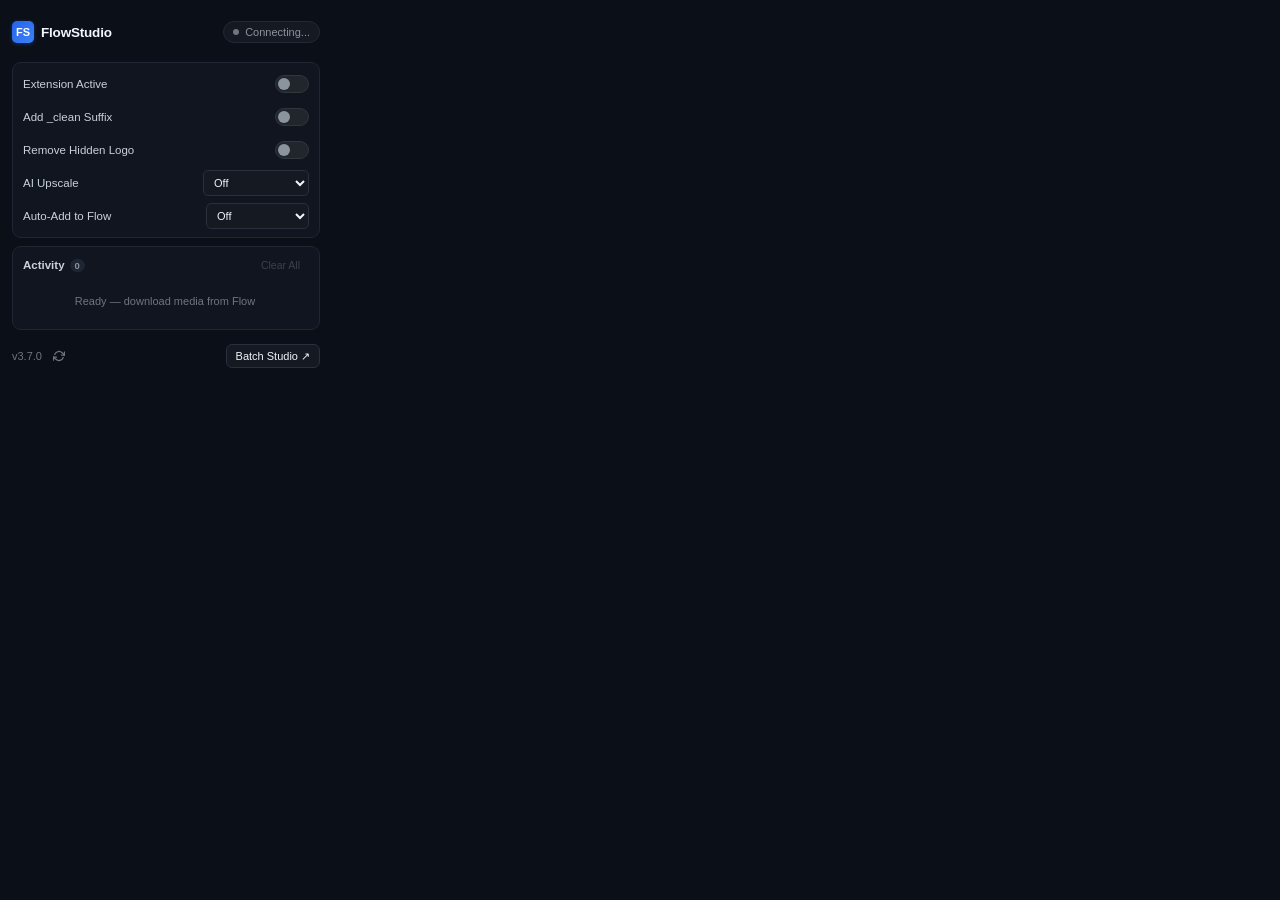
==== extension/popup.html @ 0fb9c590 "release: FlowStudio v3.7.0 (protected native release)" ====
<!DOCTYPE html>
<html lang="en">

<head>
  <meta charset="UTF-8">
  <meta name="viewport" content="width=device-width, initial-scale=1.0">
  <title>FlowStudio</title>
  <link rel="stylesheet" href="popup.css">
</head>

<body>
  <div class="popup-wrapper">
    <!-- Header (44px) -->
    <header class="top-bar">
      <div class="brand">
        <span class="brand-logo">FS</span>
        <span class="brand-name">FlowStudio</span>
      </div>
      <div class="hw-pill" id="hw-pill" title="Click to wake server if standby">
        <span class="status-dot" id="status-dot"></span>
        <span id="hw-label">Connecting...</span>
      </div>
    </header>

    <!-- Update Banner (Hidden Unless Update Ready) -->
    <div class="update-banner" id="update-banner" style="display: none;">
      <div class="update-banner-content">
        <span class="update-banner-text" id="update-banner-text">v<strong id="update-version">3.7.0</strong> ready</span>
        <button id="btn-update-now" class="btn-update-now">Update Now</button>
      </div>
      <div id="update-status" class="update-status" style="display: none;"></div>
    </div>

    <!-- Controls Card (Strictly 5 Clean Controls Only) -->
    <section class="card controls-card" id="controls-card">
      <div class="row">
        <div class="label-with-tag">
          <span class="row-label">Extension Active</span>
          <span class="paused-indicator" id="paused-indicator" style="display: none;">Paused</span>
        </div>
        <label class="toggle-switch">
          <input type="checkbox" id="toggle-enabled">
          <span class="slider"></span>
        </label>
      </div>

      <div class="row" id="row-suffix">
        <span class="row-label">Add _clean Suffix</span>
        <label class="toggle-switch">
          <input type="checkbox" id="toggle-suffix">
          <span class="slider"></span>
        </label>
      </div>

      <div class="row" id="row-hidden-logo" title="Scrubs metadata, C2PA & hidden video/audio/image watermark signals">
        <span class="row-label">Remove Hidden Logo</span>
        <label class="toggle-switch">
          <input type="checkbox" id="toggle-hidden-logo">
          <span class="slider"></span>
        </label>
      </div>

      <div class="row" id="row-upscale">
        <span class="row-label">AI Upscale</span>
        <select id="select-upscale" class="compact-select">
          <option value="off">Off</option>
          <option value="1080p_anime">1080p Anime</option>
          <option value="1080p_cinema">1080p Cinema</option>
          <option value="2k_anime">2K Anime</option>
          <option value="2k_cinema">2K Cinema</option>
          <option value="4k_anime">4K Anime</option>
          <option value="4k_cinema">4K Cinema</option>
        </select>
      </div>

      <div class="row" id="row-autoflow">
        <span class="row-label">Auto-Add to Flow</span>
        <select id="select-autoflow" class="compact-select">
          <option value="off">Off</option>
          <option value="project_drop">Project (Drop)</option>
          <option value="chat_paste">Chat (Paste)</option>
        </select>
      </div>
    </section>

    <!-- Activity & History Section -->
    <section class="card activity-card">
      <div class="card-header">
        <div class="section-title-group">
          <span class="card-title">Activity</span>
          <span class="activity-badge" id="activity-badge">0</span>
        </div>
        <button id="clear-history-btn" class="btn-clear-ghost" title="Clear finished history" disabled>Clear All</button>
      </div>
      <div class="activity-list" id="activity-list">
        <div class="empty-state">Ready — download media from Flow</div>
      </div>
    </section>

    <!-- Slim Footer (34px) -->
    <footer class="footer">
      <div class="footer-left">
        <span class="footer-version" id="version-badge">v3.7.0</span>
        <button id="btn-check-update" class="btn-check-update" title="Check for updates">
          <svg width="12" height="12" viewBox="0 0 24 24" fill="none" stroke="currentColor" stroke-width="2.5" stroke-linecap="round" stroke-linejoin="round">
            <polyline points="23 4 23 10 17 10"></polyline>
            <polyline points="1 20 1 14 7 14"></polyline>
            <path d="M3.51 9a9 9 0 0 1 14.85-3.36L23 10M1 14l4.64 4.36A9 9 0 0 0 20.49 15"></path>
          </svg>
        </button>
      </div>
      <button id="btn-open-studio" class="btn-studio">Batch Studio ↗</button>
    </footer>
  </div>

  <script src="popup.js"></script>
</body>
</html>
---- extension/popup.css ----
* {
  box-sizing: border-box;
  margin: 0;
  padding: 0;
}

body {
  width: 332px;
  background-color: #0b0f17;
  color: #f0f6fc;
  font-family: -apple-system, BlinkMacSystemFont, "Segoe UI", Roboto, Helvetica, Arial, sans-serif;
  font-size: 12px;
  user-select: none;
  overflow-x: hidden;
}

.popup-wrapper {
  padding: 10px 12px;
  display: flex;
  flex-direction: column;
  gap: 8px;
}

/* Header (44px) */
.top-bar {
  display: flex;
  justify-content: space-between;
  align-items: center;
  height: 44px;
}

.brand {
  display: flex;
  align-items: center;
  gap: 7px;
}

.brand-logo {
  width: 22px;
  height: 22px;
  background: linear-gradient(135deg, #2563eb 0%, #3b82f6 100%);
  color: #fff;
  font-weight: 800;
  font-size: 11px;
  display: flex;
  align-items: center;
  justify-content: center;
  border-radius: 5px;
  box-shadow: 0 1px 4px rgba(37, 99, 235, 0.4);
}

.brand-name {
  font-weight: 700;
  font-size: 13.5px;
  letter-spacing: -0.2px;
  color: #f0f6fc;
}

.hw-pill {
  display: flex;
  align-items: center;
  gap: 6px;
  background: #141922;
  border: 1px solid #232a36;
  border-radius: 12px;
  padding: 0 9px;
  height: 22px;
  font-size: 11px;
  font-weight: 500;
  color: #8b949e;
  cursor: pointer;
  transition: all 0.15s ease;
}

.hw-pill:hover {
  border-color: #388bfd;
  color: #c9d1d9;
}

.status-dot {
  width: 6px;
  height: 6px;
  border-radius: 50%;
  background: #6e7681;
}

.status-dot.online {
  background: #2ea043;
  box-shadow: 0 0 6px rgba(46, 160, 67, 0.6);
}

.status-dot.starting {
  background: #d29922;
  box-shadow: 0 0 6px rgba(210, 153, 34, 0.6);
  animation: pulse 1s infinite alternate;
}

.status-dot.offline {
  background: #6e7681;
}

@keyframes pulse {
  0% { opacity: 0.4; }
  100% { opacity: 1; }
}

/* Update Banner */
.update-banner {
  background: rgba(37, 99, 235, 0.12);
  border: 1px solid rgba(59, 130, 246, 0.4);
  border-radius: 6px;
  padding: 5px 9px;
}

.update-banner-content {
  display: flex;
  align-items: center;
  justify-content: space-between;
  gap: 8px;
}

.update-banner-text {
  color: #c9d1d9;
  font-size: 11px;
}

.btn-update-now {
  background: #238636;
  border: 1px solid #2ea043;
  color: #fff;
  border-radius: 4px;
  padding: 0 8px;
  height: 22px;
  font-size: 10.5px;
  font-weight: 600;
  cursor: pointer;
  white-space: nowrap;
  transition: background 0.15s ease;
}

.btn-update-now:hover:not(:disabled) {
  background: #2ea043;
}

.btn-update-now:disabled {
  opacity: 0.6;
  cursor: not-allowed;
}

.update-status {
  margin-top: 4px;
  font-size: 10px;
  color: #8b949e;
  text-align: center;
}

/* Controls Card */
.card {
  background: #10151f;
  border: 1px solid #1f2633;
  border-radius: 9px;
  padding: 8px 10px;
}

.controls-card {
  display: flex;
  flex-direction: column;
  gap: 7px;
}

.controls-card.dimmed .row:not(:first-child) {
  opacity: 0.5;
  pointer-events: none;
}

.row {
  display: flex;
  justify-content: space-between;
  align-items: center;
  height: 26px;
}

.label-with-tag {
  display: flex;
  align-items: center;
  gap: 6px;
}

.row-label {
  font-size: 11.5px;
  font-weight: 500;
  color: #c9d1d9;
}

.paused-indicator {
  font-size: 9.5px;
  font-weight: 600;
  padding: 1px 5px;
  border-radius: 4px;
  background: rgba(110, 118, 129, 0.2);
  color: #8b949e;
  border: 1px solid #30363d;
}

/* 34x18px Sleek Toggle Switch */
.toggle-switch {
  position: relative;
  display: inline-block;
  width: 34px;
  height: 18px;
  flex-shrink: 0;
}

.toggle-switch input {
  opacity: 0;
  width: 0;
  height: 0;
}

.slider {
  position: absolute;
  cursor: pointer;
  top: 0; left: 0; right: 0; bottom: 0;
  background-color: #21262d;
  border: 1px solid #30363d;
  transition: 0.2s cubic-bezier(0.4, 0, 0.2, 1);
  border-radius: 18px;
}

.slider:before {
  position: absolute;
  content: "";
  height: 12px;
  width: 12px;
  left: 2px;
  bottom: 2px;
  background-color: #8b949e;
  transition: 0.2s cubic-bezier(0.4, 0, 0.2, 1);
  border-radius: 50%;
}

input:checked + .slider {
  background-color: #1f6feb;
  border-color: #388bfd;
}

input:checked + .slider:before {
  transform: translateX(16px);
  background-color: #ffffff;
}

/* Compact Select (26px height) */
.compact-select {
  background: #141922;
  border: 1px solid #28303d;
  color: #f0f6fc;
  border-radius: 5px;
  height: 26px;
  padding: 0 6px;
  font-size: 11px;
  font-weight: 500;
  outline: none;
  cursor: pointer;
  transition: border-color 0.15s ease;
}

.compact-select:hover, .compact-select:focus {
  border-color: #388bfd;
}

/* Activity Section */
.activity-card {
  display: flex;
  flex-direction: column;
  gap: 6px;
  padding: 8px 10px;
}

.card-header {
  display: flex;
  justify-content: space-between;
  align-items: center;
}

.section-title-group {
  display: flex;
  align-items: center;
  gap: 5px;
}

.card-title {
  font-size: 11.5px;
  font-weight: 600;
  color: #c9d1d9;
}

.activity-badge {
  font-size: 9.5px;
  font-weight: 600;
  padding: 1px 5px;
  border-radius: 10px;
  background: #1f2633;
  color: #8b949e;
}

.btn-clear-ghost {
  background: transparent;
  border: 1px solid transparent;
  color: #8b949e;
  height: 20px;
  padding: 0 8px;
  font-size: 10.5px;
  font-weight: 500;
  border-radius: 10px;
  cursor: pointer;
  transition: all 0.15s ease;
}

.btn-clear-ghost:hover:not(:disabled) {
  background: rgba(110, 118, 129, 0.15);
  border-color: #30363d;
  color: #f0f6fc;
}

.btn-clear-ghost:disabled {
  opacity: 0.35;
  cursor: default;
}

.activity-list {
  max-height: 180px;
  overflow-y: auto;
  display: flex;
  flex-direction: column;
  gap: 5px;
  padding-right: 2px;
}

/* 4px Slim Dark Scrollbar */
.activity-list::-webkit-scrollbar {
  width: 4px;
}
.activity-list::-webkit-scrollbar-track {
  background: transparent;
}
.activity-list::-webkit-scrollbar-thumb {
  background: #21262d;
  border-radius: 2px;
}
.activity-list::-webkit-scrollbar-thumb:hover {
  background: #30363d;
}

.empty-state {
  color: #6e7681;
  font-size: 11px;
  text-align: center;
  padding: 14px 4px;
}

/* Job Row */
.job-item {
  background: #141922;
  border: 1px solid #232a36;
  border-radius: 8px;
  padding: 7px 9px;
  display: flex;
  flex-direction: column;
  gap: 5px;
  transition: border-color 0.15s ease;
}

.job-item:hover {
  border-color: #303846;
}

.job-top {
  display: flex;
  justify-content: space-between;
  align-items: center;
  gap: 6px;
}

.job-meta {
  display: flex;
  align-items: center;
  gap: 6px;
  overflow: hidden;
  flex: 1;
}

.job-tag {
  font-size: 9px;
  font-weight: 700;
  background: #1f2633;
  color: #58a6ff;
  padding: 1px 4px;
  border-radius: 3px;
  letter-spacing: 0.3px;
  flex-shrink: 0;
}

.job-filename {
  font-size: 11px;
  font-weight: 500;
  color: #e6edf3;
  white-space: nowrap;
  overflow: hidden;
  text-overflow: ellipsis;
}

.job-actions {
  display: flex;
  align-items: center;
  gap: 4px;
  flex-shrink: 0;
}

/* 22x22px SVG Micro-Buttons */
.micro-btn {
  width: 22px;
  height: 22px;
  display: flex;
  align-items: center;
  justify-content: center;
  background: #1c222d;
  border: 1px solid #2d3542;
  border-radius: 6px;
  color: #8b949e;
  cursor: pointer;
  padding: 0;
  transition: all 0.15s ease;
}

.micro-btn:hover {
  color: #f0f6fc;
  border-color: #485466;
}

.micro-btn.pause:hover {
  background: rgba(210, 153, 34, 0.15);
  border-color: #d29922;
  color: #d29922;
}

.micro-btn.resume:hover {
  background: rgba(46, 160, 67, 0.15);
  border-color: #2ea043;
  color: #3fb950;
}

.micro-btn.cancel:hover {
  background: rgba(218, 54, 51, 0.15);
  border-color: #da3633;
  color: #f85149;
}

.micro-btn.remove {
  width: 20px;
  height: 20px;
  background: transparent;
  border: none;
}
.micro-btn.remove:hover {
  color: #f85149;
}

/* Compact status badges */
.badge-status {
  font-size: 10px;
  font-weight: 600;
  padding: 1px 5px;
  border-radius: 4px;
  display: inline-flex;
  align-items: center;
  gap: 3px;
}
.badge-status.success {
  background: rgba(46, 160, 67, 0.15);
  color: #3fb950;
}
.badge-status.muted {
  background: rgba(110, 118, 129, 0.15);
  color: #8b949e;
}
.badge-status.danger {
  background: rgba(218, 54, 51, 0.15);
  color: #f85149;
}
.badge-status.paused {
  background: rgba(210, 153, 34, 0.15);
  color: #d29922;
}

.chip-copied {
  font-size: 9.5px;
  color: #58a6ff;
  margin-left: 2px;
}

/* Bottom Line: Progress Bar (3px) + Meta */
.job-bottom {
  display: flex;
  align-items: center;
  gap: 8px;
}

.job-progress-bar {
  flex: 1;
  height: 3px;
  background: #21262d;
  border-radius: 2px;
  overflow: hidden;
}

.job-progress-fill {
  height: 100%;
  background: #388bfd;
  border-radius: 2px;
  transition: width 0.25s ease;
}

.job-progress-fill.paused {
  background: #d29922;
}

.job-progress-meta {
  font-size: 10px;
  font-weight: 500;
  color: #8b949e;
  white-space: nowrap;
}

/* Slim Footer (34px) */
.footer {
  display: flex;
  justify-content: space-between;
  align-items: center;
  height: 34px;
  padding-top: 2px;
}

.footer-left {
  display: flex;
  align-items: center;
  gap: 6px;
}

.footer-version {
  font-size: 11px;
  font-weight: 500;
  color: #6e7681;
}

.btn-check-update {
  background: transparent;
  border: 1px solid transparent;
  color: #6e7681;
  width: 22px;
  height: 22px;
  display: flex;
  align-items: center;
  justify-content: center;
  border-radius: 4px;
  cursor: pointer;
  transition: all 0.15s ease;
}

.btn-check-update:hover {
  background: #141922;
  border-color: #232a36;
  color: #58a6ff;
}

.btn-studio {
  background: #141922;
  border: 1px solid #28303d;
  color: #f0f6fc;
  border-radius: 6px;
  height: 24px;
  padding: 0 9px;
  font-size: 11px;
  font-weight: 500;
  cursor: pointer;
  transition: all 0.15s ease;
}

.btn-studio:hover {
  border-color: #388bfd;
  background: #1c222d;
}
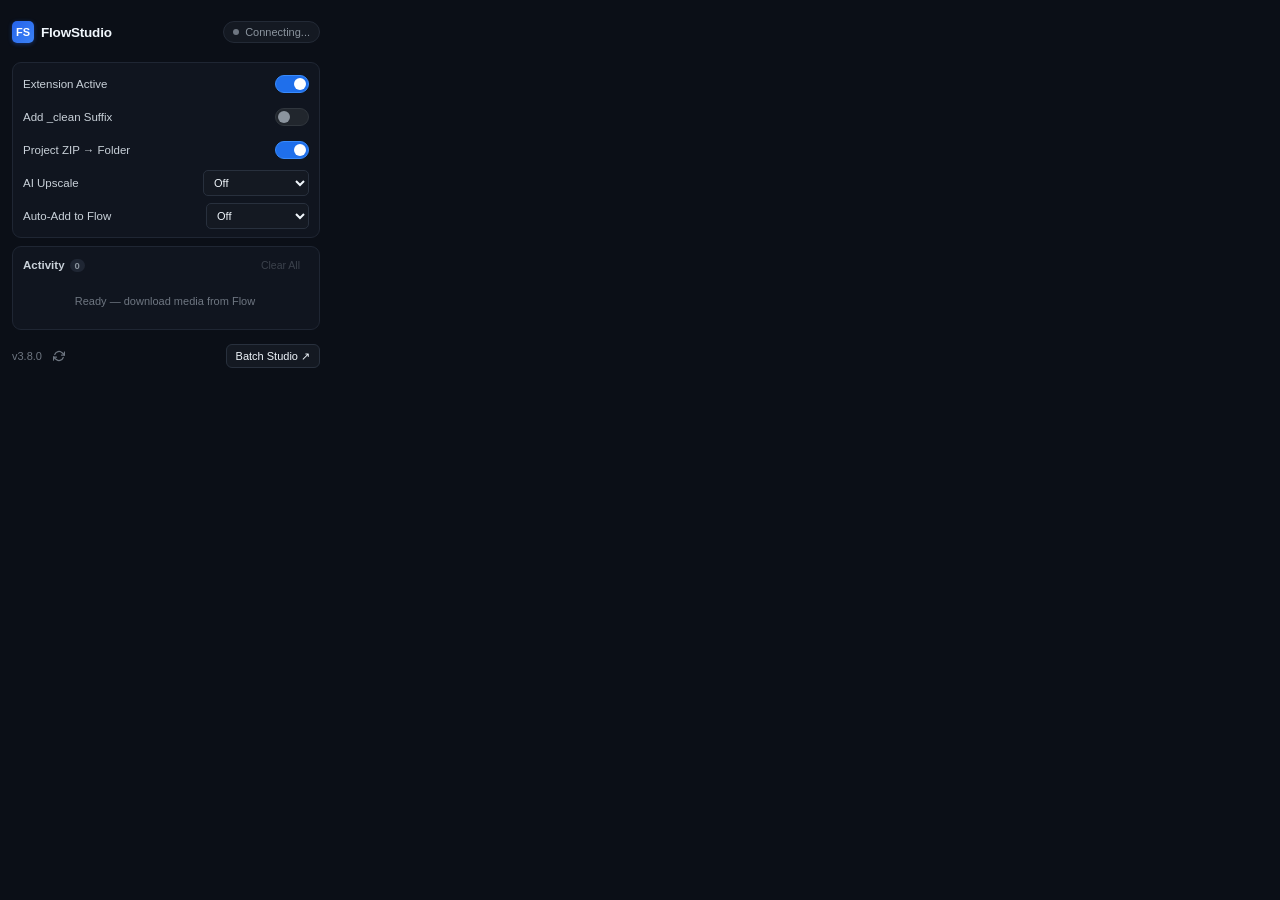
==== commit 589c0140: "release: FlowStudio v3.8.0 (protected native release)" ====
--- a/extension/popup.html
+++ b/extension/popup.html
@@ -25,7 +25,7 @@
     <!-- Update Banner (Hidden Unless Update Ready) -->
     <div class="update-banner" id="update-banner" style="display: none;">
       <div class="update-banner-content">
-        <span class="update-banner-text" id="update-banner-text">v<strong id="update-version">3.7.0</strong> ready</span>
+        <span class="update-banner-text" id="update-banner-text">v<strong id="update-version">3.8.0</strong> ready</span>
         <button id="btn-update-now" class="btn-update-now">Update Now</button>
       </div>
       <div id="update-status" class="update-status" style="display: none;"></div>
@@ -39,7 +39,7 @@
           <span class="paused-indicator" id="paused-indicator" style="display: none;">Paused</span>
         </div>
         <label class="toggle-switch">
-          <input type="checkbox" id="toggle-enabled">
+          <input type="checkbox" id="toggle-enabled" checked>
           <span class="slider"></span>
         </label>
       </div>
@@ -52,10 +52,10 @@
         </label>
       </div>
 
-      <div class="row" id="row-hidden-logo" title="Scrubs metadata, C2PA & hidden video/audio/image watermark signals">
-        <span class="row-label">Remove Hidden Logo</span>
+      <div class="row" id="row-project-zip" title="Auto-extracts Flow project ZIPs into a clean folder, skipping already-clean &amp; non-media files">
+        <span class="row-label">Project ZIP → Folder</span>
         <label class="toggle-switch">
-          <input type="checkbox" id="toggle-hidden-logo">
+          <input type="checkbox" id="toggle-project-zip" checked>
           <span class="slider"></span>
         </label>
       </div>
@@ -100,7 +100,7 @@
     <!-- Slim Footer (34px) -->
     <footer class="footer">
       <div class="footer-left">
-        <span class="footer-version" id="version-badge">v3.7.0</span>
+        <span class="footer-version" id="version-badge">v3.8.0</span>
         <button id="btn-check-update" class="btn-check-update" title="Check for updates">
           <svg width="12" height="12" viewBox="0 0 24 24" fill="none" stroke="currentColor" stroke-width="2.5" stroke-linecap="round" stroke-linejoin="round">
             <polyline points="23 4 23 10 17 10"></polyline>
--- a/extension/popup.css
+++ b/extension/popup.css
@@ -400,6 +400,11 @@
   flex-shrink: 0;
 }
 
+.job-tag.project {
+  background: rgba(163, 113, 247, 0.14);
+  color: #a371f7;
+}
+
 .job-filename {
   font-size: 11px;
   font-weight: 500;
@@ -529,6 +534,9 @@
   font-weight: 500;
   color: #8b949e;
   white-space: nowrap;
+  overflow: hidden;
+  text-overflow: ellipsis;
+  max-width: 100%;
 }
 
 /* Slim Footer (34px) */
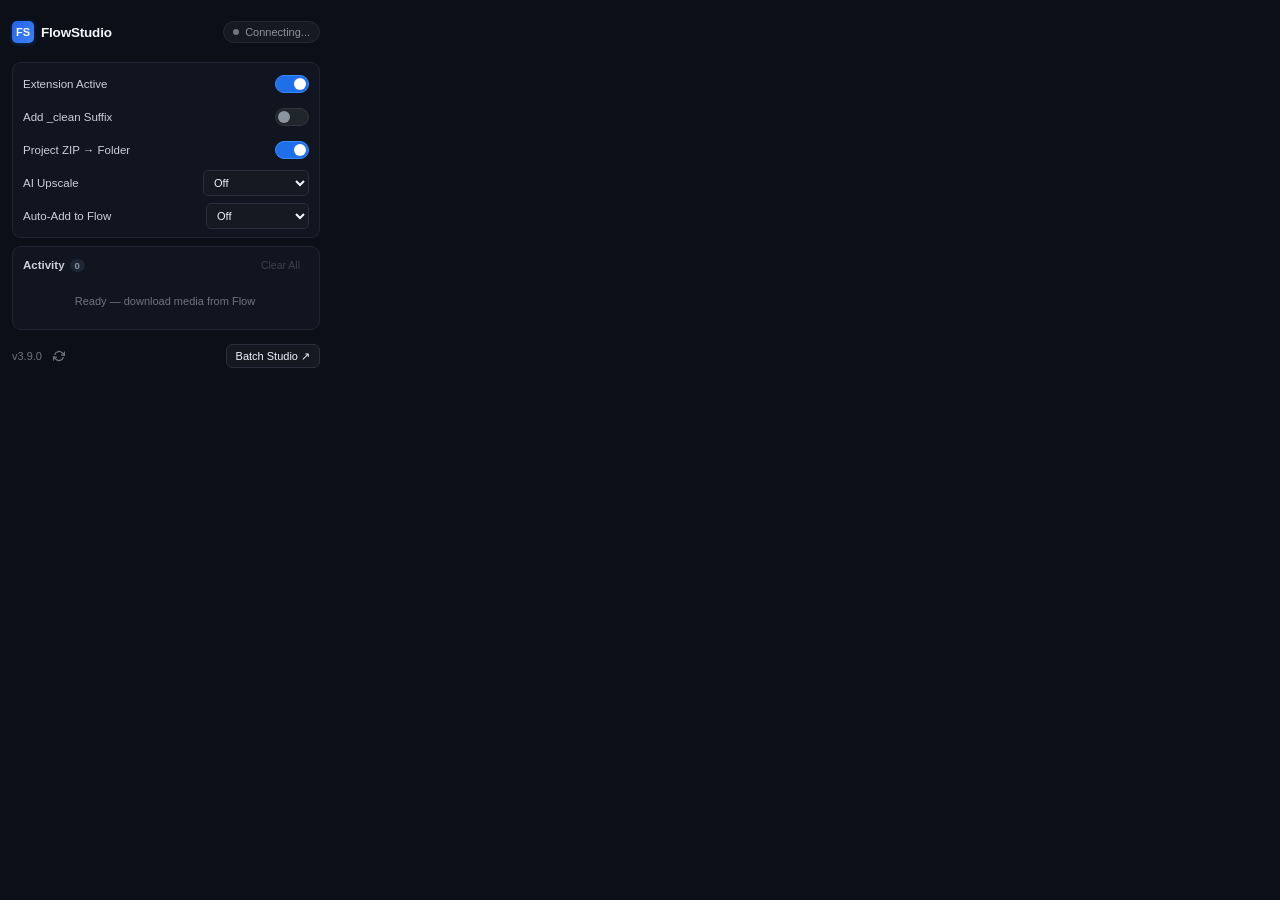
==== commit cf66829f: "release: FlowStudio v3.9.0 (protected native release)" ====
--- a/extension/popup.html
+++ b/extension/popup.html
@@ -21,11 +21,12 @@
         <span id="hw-label">Connecting...</span>
       </div>
     </header>
+    <div class="wake-retry-hint" id="wake-retry-hint" style="display: none;">Wake timed out — click Standby · Wake to retry</div>
 
     <!-- Update Banner (Hidden Unless Update Ready) -->
     <div class="update-banner" id="update-banner" style="display: none;">
       <div class="update-banner-content">
-        <span class="update-banner-text" id="update-banner-text">v<strong id="update-version">3.8.0</strong> ready</span>
+        <span class="update-banner-text" id="update-banner-text">v<strong id="update-version">3.9.0</strong> ready</span>
         <button id="btn-update-now" class="btn-update-now">Update Now</button>
       </div>
       <div id="update-status" class="update-status" style="display: none;"></div>
@@ -100,7 +101,7 @@
     <!-- Slim Footer (34px) -->
     <footer class="footer">
       <div class="footer-left">
-        <span class="footer-version" id="version-badge">v3.8.0</span>
+        <span class="footer-version" id="version-badge">v3.9.0</span>
         <button id="btn-check-update" class="btn-check-update" title="Check for updates">
           <svg width="12" height="12" viewBox="0 0 24 24" fill="none" stroke="currentColor" stroke-width="2.5" stroke-linecap="round" stroke-linejoin="round">
             <polyline points="23 4 23 10 17 10"></polyline>
--- a/extension/popup.css
+++ b/extension/popup.css
@@ -102,6 +102,14 @@
 @keyframes pulse {
   0% { opacity: 0.4; }
   100% { opacity: 1; }
+}
+
+.wake-retry-hint {
+  font-size: 10px;
+  color: #d29922;
+  text-align: right;
+  margin-top: -4px;
+  padding-right: 2px;
 }
 
 /* Update Banner */
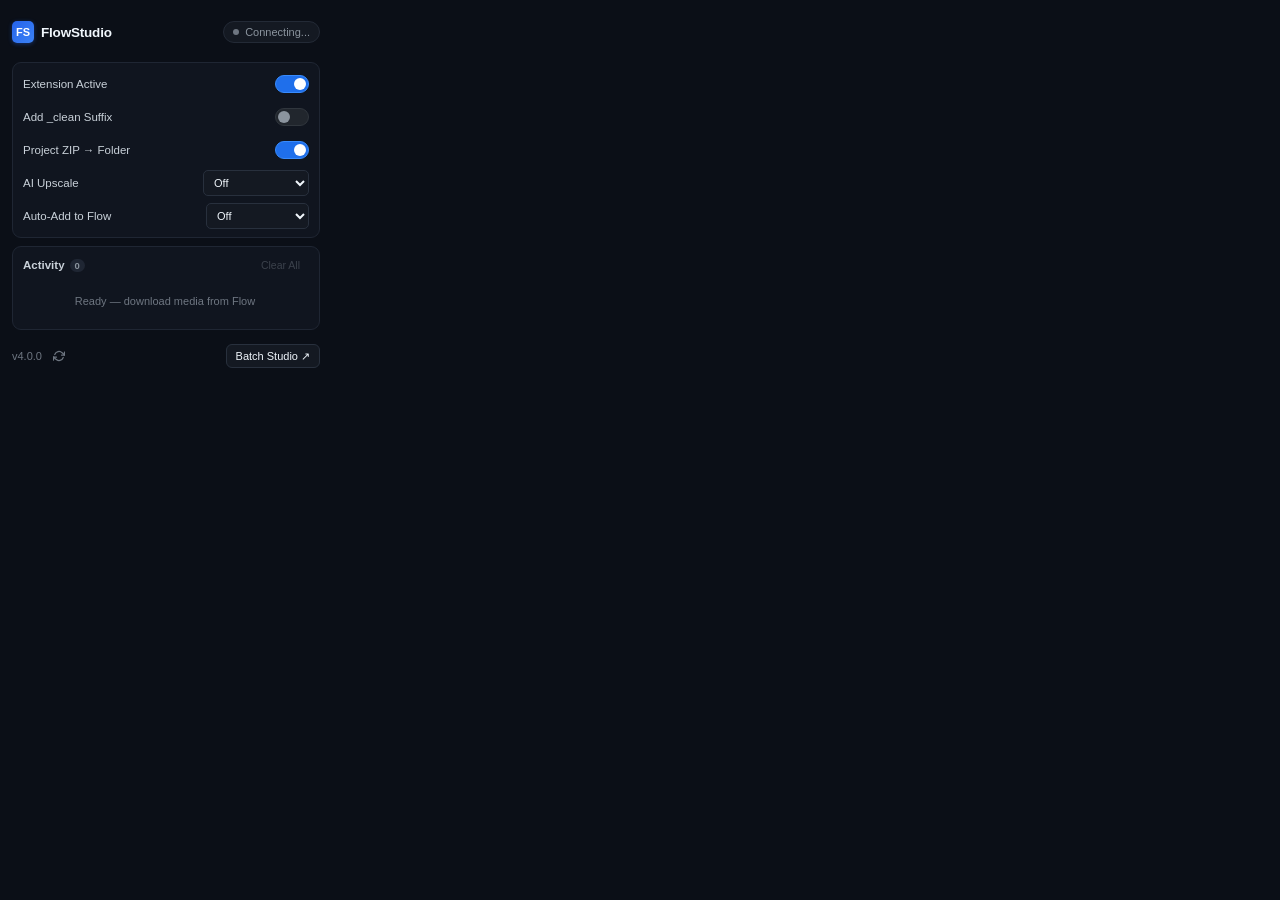
==== commit 0e9c20fa: "FlowStudio v4.0.0 — Windows & macOS Apple Silicon Release" ====
--- a/extension/popup.html
+++ b/extension/popup.html
@@ -26,7 +26,7 @@
     <!-- Update Banner (Hidden Unless Update Ready) -->
     <div class="update-banner" id="update-banner" style="display: none;">
       <div class="update-banner-content">
-        <span class="update-banner-text" id="update-banner-text">v<strong id="update-version">3.9.0</strong> ready</span>
+        <span class="update-banner-text" id="update-banner-text">v<strong id="update-version">4.0.0</strong> ready</span>
         <button id="btn-update-now" class="btn-update-now">Update Now</button>
       </div>
       <div id="update-status" class="update-status" style="display: none;"></div>
@@ -93,6 +93,7 @@
         </div>
         <button id="clear-history-btn" class="btn-clear-ghost" title="Clear finished history" disabled>Clear All</button>
       </div>
+      <div id="activity-toast" class="activity-toast" style="display: none;"></div>
       <div class="activity-list" id="activity-list">
         <div class="empty-state">Ready — download media from Flow</div>
       </div>
@@ -101,7 +102,7 @@
     <!-- Slim Footer (34px) -->
     <footer class="footer">
       <div class="footer-left">
-        <span class="footer-version" id="version-badge">v3.9.0</span>
+        <span class="footer-version" id="version-badge">v4.0.0</span>
         <button id="btn-check-update" class="btn-check-update" title="Check for updates">
           <svg width="12" height="12" viewBox="0 0 24 24" fill="none" stroke="currentColor" stroke-width="2.5" stroke-linecap="round" stroke-linejoin="round">
             <polyline points="23 4 23 10 17 10"></polyline>
--- a/extension/popup.css
+++ b/extension/popup.css
@@ -468,6 +468,33 @@
   color: #f85149;
 }
 
+.micro-btn.folder:hover:not(:disabled) {
+  background: rgba(56, 139, 253, 0.16);
+  border-color: #388bfd;
+  color: #58a6ff;
+}
+
+.micro-btn:disabled {
+  opacity: 0.45;
+  cursor: not-allowed;
+}
+
+.activity-toast {
+  font-size: 10px;
+  font-weight: 500;
+  padding: 4px 7px;
+  border-radius: 5px;
+  background: rgba(56, 139, 253, 0.12);
+  border: 1px solid rgba(56, 139, 253, 0.35);
+  color: #c9d1d9;
+}
+
+.activity-toast.error {
+  background: rgba(218, 54, 51, 0.14);
+  border-color: rgba(248, 81, 73, 0.45);
+  color: #f85149;
+}
+
 .micro-btn.remove {
   width: 20px;
   height: 20px;
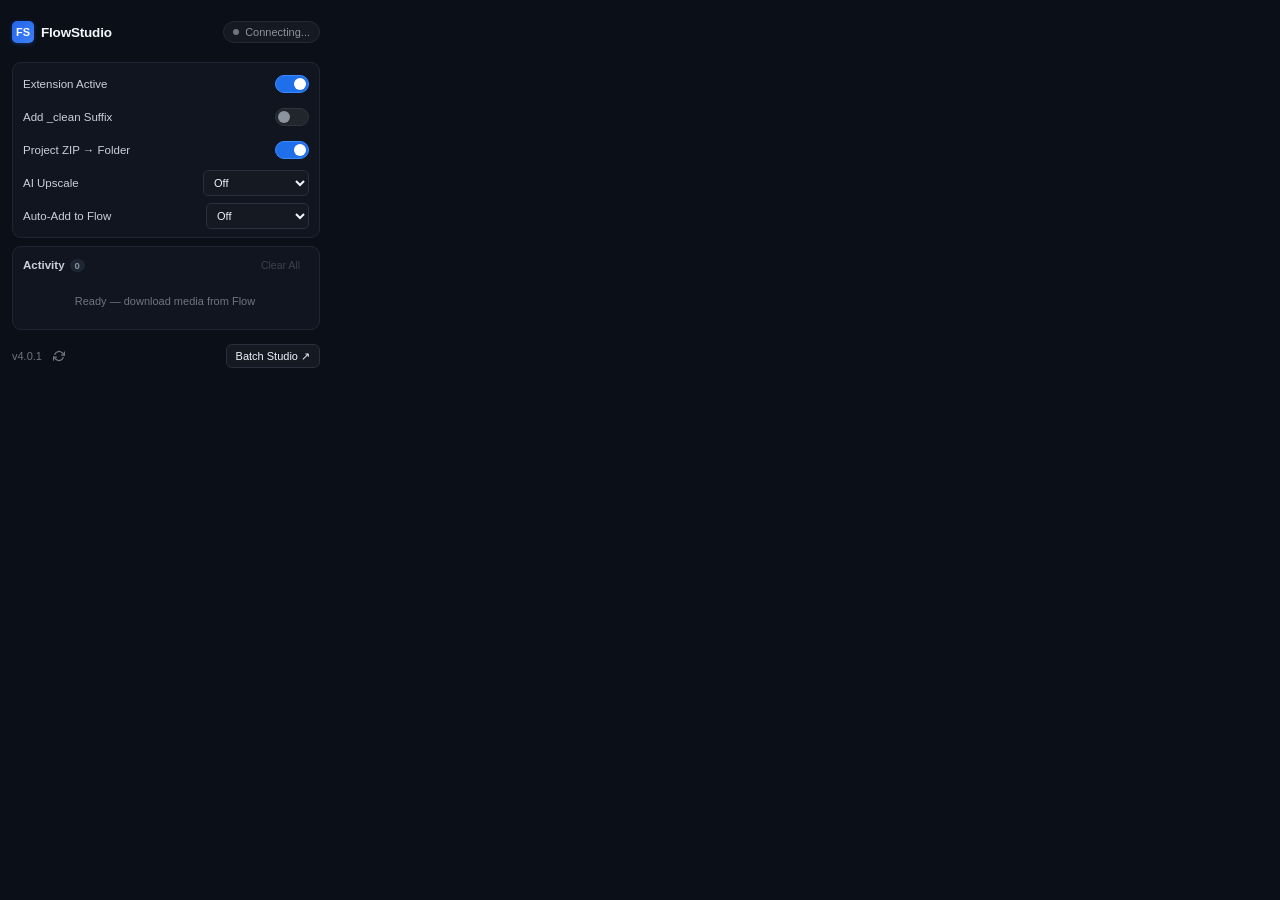
==== commit 77b41836: "FlowStudio v4.0.1 — Unlimited Project ZIP & Self-Healing 1-Click Updater" ====
--- a/extension/popup.html
+++ b/extension/popup.html
@@ -26,7 +26,7 @@
     <!-- Update Banner (Hidden Unless Update Ready) -->
     <div class="update-banner" id="update-banner" style="display: none;">
       <div class="update-banner-content">
-        <span class="update-banner-text" id="update-banner-text">v<strong id="update-version">4.0.0</strong> ready</span>
+        <span class="update-banner-text" id="update-banner-text">v<strong id="update-version">4.0.1</strong> ready</span>
         <button id="btn-update-now" class="btn-update-now">Update Now</button>
       </div>
       <div id="update-status" class="update-status" style="display: none;"></div>
@@ -102,7 +102,7 @@
     <!-- Slim Footer (34px) -->
     <footer class="footer">
       <div class="footer-left">
-        <span class="footer-version" id="version-badge">v4.0.0</span>
+        <span class="footer-version" id="version-badge">v4.0.1</span>
         <button id="btn-check-update" class="btn-check-update" title="Check for updates">
           <svg width="12" height="12" viewBox="0 0 24 24" fill="none" stroke="currentColor" stroke-width="2.5" stroke-linecap="round" stroke-linejoin="round">
             <polyline points="23 4 23 10 17 10"></polyline>
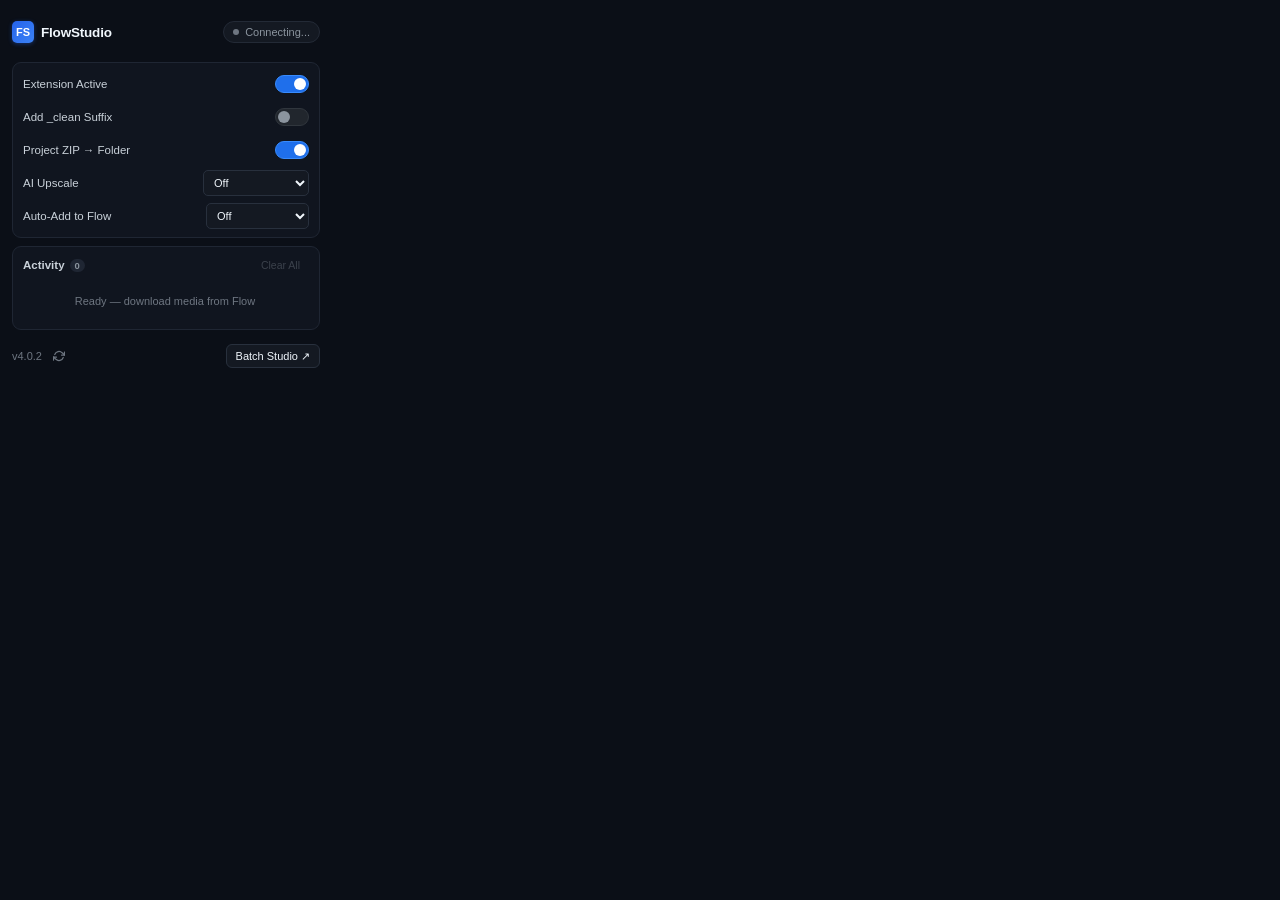
==== commit c6891989: "FlowStudio v4.0.2 — Bulletproof Multi-PC Updater & Foreground Explorer" ====
--- a/extension/popup.html
+++ b/extension/popup.html
@@ -26,7 +26,7 @@
     <!-- Update Banner (Hidden Unless Update Ready) -->
     <div class="update-banner" id="update-banner" style="display: none;">
       <div class="update-banner-content">
-        <span class="update-banner-text" id="update-banner-text">v<strong id="update-version">4.0.1</strong> ready</span>
+        <span class="update-banner-text" id="update-banner-text">v<strong id="update-version">4.0.2</strong> ready</span>
         <button id="btn-update-now" class="btn-update-now">Update Now</button>
       </div>
       <div id="update-status" class="update-status" style="display: none;"></div>
@@ -102,7 +102,7 @@
     <!-- Slim Footer (34px) -->
     <footer class="footer">
       <div class="footer-left">
-        <span class="footer-version" id="version-badge">v4.0.1</span>
+        <span class="footer-version" id="version-badge">v4.0.2</span>
         <button id="btn-check-update" class="btn-check-update" title="Check for updates">
           <svg width="12" height="12" viewBox="0 0 24 24" fill="none" stroke="currentColor" stroke-width="2.5" stroke-linecap="round" stroke-linejoin="round">
             <polyline points="23 4 23 10 17 10"></polyline>
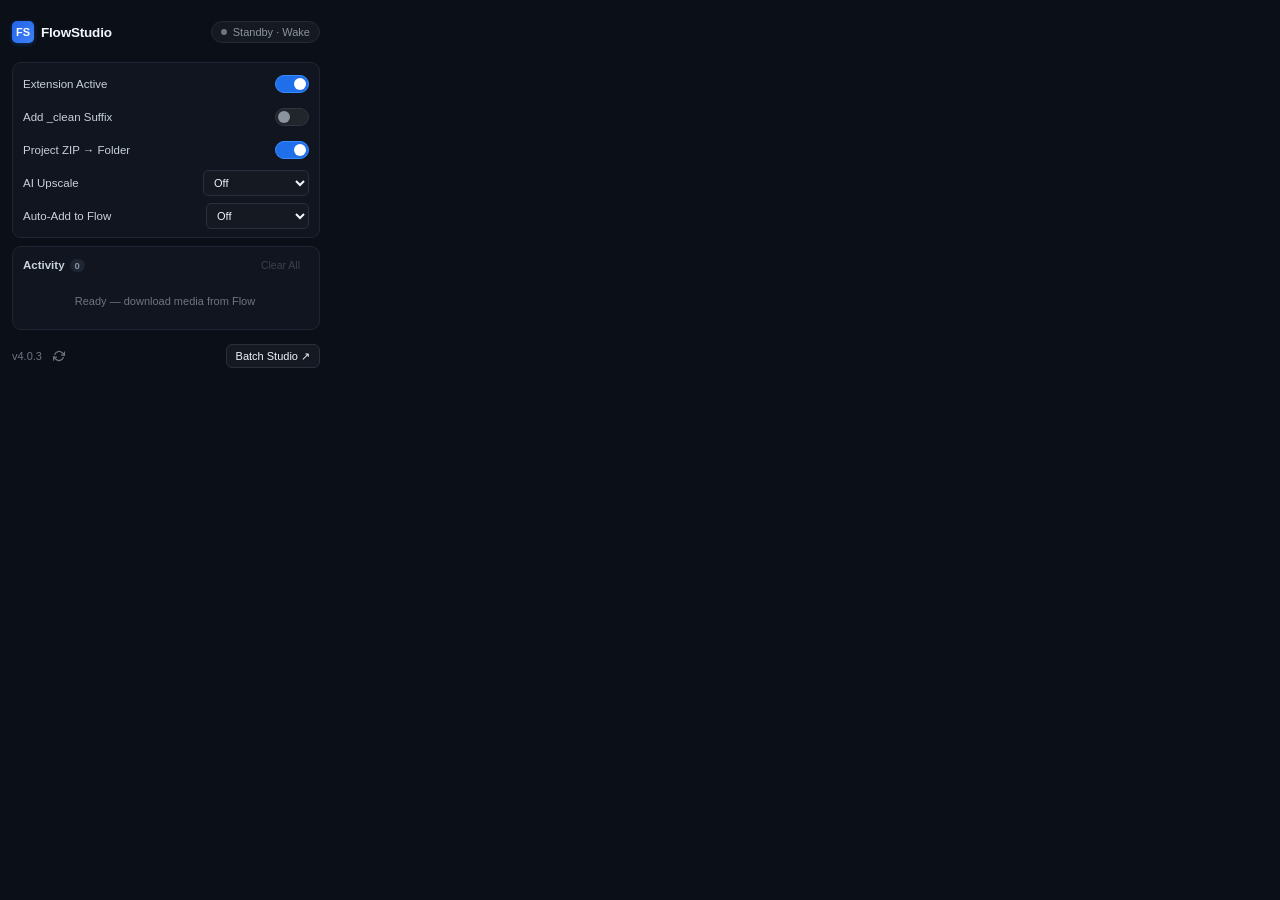
==== commit ece3fac7: "FlowStudio v4.0.3 — Multi-Profile Chrome Auto-Sync & Zero MV3 SW Errors" ====
--- a/extension/popup.html
+++ b/extension/popup.html
@@ -26,7 +26,7 @@
     <!-- Update Banner (Hidden Unless Update Ready) -->
     <div class="update-banner" id="update-banner" style="display: none;">
       <div class="update-banner-content">
-        <span class="update-banner-text" id="update-banner-text">v<strong id="update-version">4.0.2</strong> ready</span>
+        <span class="update-banner-text" id="update-banner-text">v<strong id="update-version">4.0.3</strong> ready</span>
         <button id="btn-update-now" class="btn-update-now">Update Now</button>
       </div>
       <div id="update-status" class="update-status" style="display: none;"></div>
@@ -102,7 +102,7 @@
     <!-- Slim Footer (34px) -->
     <footer class="footer">
       <div class="footer-left">
-        <span class="footer-version" id="version-badge">v4.0.2</span>
+        <span class="footer-version" id="version-badge">v4.0.3</span>
         <button id="btn-check-update" class="btn-check-update" title="Check for updates">
           <svg width="12" height="12" viewBox="0 0 24 24" fill="none" stroke="currentColor" stroke-width="2.5" stroke-linecap="round" stroke-linejoin="round">
             <polyline points="23 4 23 10 17 10"></polyline>
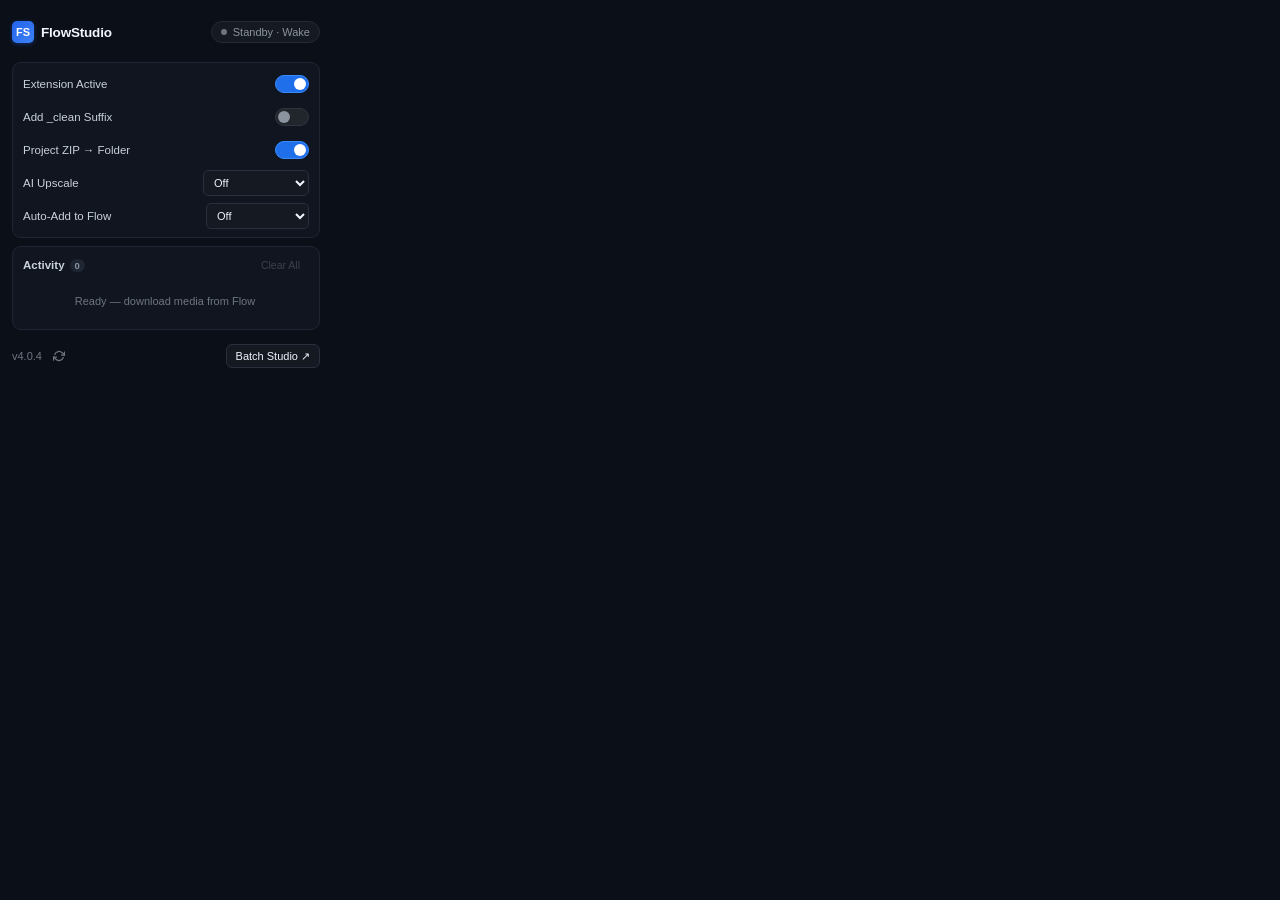
==== commit fd75eaa6: "Release v4.0.4 — Colon-Safe ZIP Videos, Zero-Collision Extraction & Complete PC/Mac Links" ====
--- a/extension/popup.html
+++ b/extension/popup.html
@@ -26,7 +26,7 @@
     <!-- Update Banner (Hidden Unless Update Ready) -->
     <div class="update-banner" id="update-banner" style="display: none;">
       <div class="update-banner-content">
-        <span class="update-banner-text" id="update-banner-text">v<strong id="update-version">4.0.3</strong> ready</span>
+        <span class="update-banner-text" id="update-banner-text">v<strong id="update-version">4.0.4</strong> ready</span>
         <button id="btn-update-now" class="btn-update-now">Update Now</button>
       </div>
       <div id="update-status" class="update-status" style="display: none;"></div>
@@ -102,7 +102,7 @@
     <!-- Slim Footer (34px) -->
     <footer class="footer">
       <div class="footer-left">
-        <span class="footer-version" id="version-badge">v4.0.3</span>
+        <span class="footer-version" id="version-badge">v4.0.4</span>
         <button id="btn-check-update" class="btn-check-update" title="Check for updates">
           <svg width="12" height="12" viewBox="0 0 24 24" fill="none" stroke="currentColor" stroke-width="2.5" stroke-linecap="round" stroke-linejoin="round">
             <polyline points="23 4 23 10 17 10"></polyline>
--- a/extension/popup.css
+++ b/extension/popup.css
@@ -514,6 +514,8 @@
   display: inline-flex;
   align-items: center;
   gap: 3px;
+  white-space: nowrap;
+  flex-shrink: 0;
 }
 .badge-status.success {
   background: rgba(46, 160, 67, 0.15);
